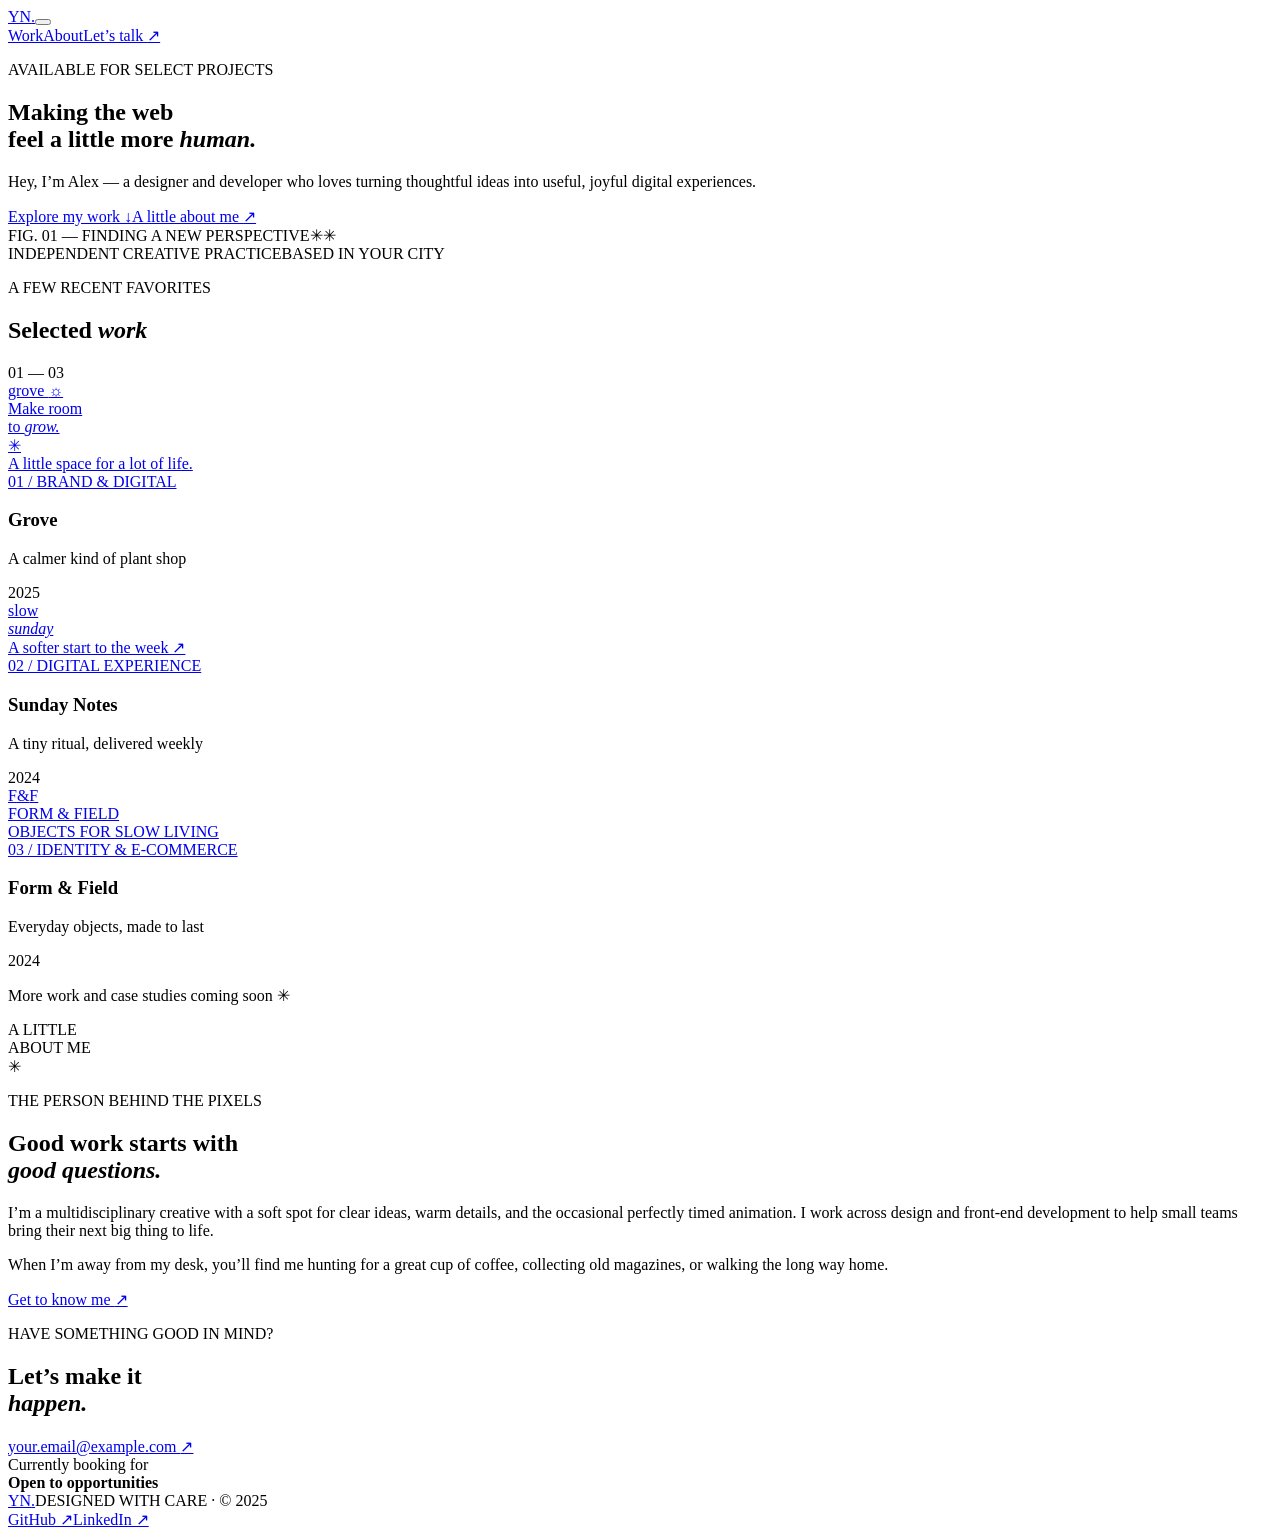
==== index.html @ 3691a30e "Create index.html" ====
<!doctype html>
<html lang="en">
<head>
<meta charset="utf-8"><meta name="viewport" content="width=device-width, initial-scale=1"><meta name="theme-color" content="#f5f2ec"><meta name="description" content="A personal portfolio for a curious creator building thoughtful things for the web.">
<title>Your Name — Designer &amp; Developer</title>
<link rel="preconnect" href="https://fonts.googleapis.com"><link rel="preconnect" href="https://fonts.gstatic.com" crossorigin><link href="https://fonts.googleapis.com/css2?family=DM+Mono:wght@400;500&family=DM+Sans:wght@400;500;600;700&family=Playfair+Display:ital,wght@0,600;0,700;1,600;1,700&display=swap" rel="stylesheet"><link rel="stylesheet" href="style.css"><script src="script.js" defer></script>
</head>
<body>
<header class="site-header"><a class="wordmark" href="#home" aria-label="Your Name, home">YN<span>.</span></a><button class="menu-toggle" aria-expanded="false" aria-controls="site-nav" aria-label="Open menu"><span></span><span></span></button><nav id="site-nav" class="site-nav" aria-label="Main navigation"><a href="#work">Work</a><a href="#about">About</a><a href="#contact" class="nav-cta">Let’s talk <span>↗</span></a></nav></header>
<main>
<section class="hero section-wrap" id="home"><div class="hero-copy"><p class="eyebrow"><span class="status-dot"></span> AVAILABLE FOR SELECT PROJECTS</p><h1>Making the web<br>feel a little more <em>human.</em></h1><p class="hero-intro">Hey, I’m Alex — a designer and developer who loves turning thoughtful ideas into useful, joyful digital experiences.</p><div class="hero-actions"><a class="button button-dark" href="#work">Explore my work <span>↓</span></a><a class="text-link" href="#about">A little about me <span>↗</span></a></div></div><div class="hero-art" aria-label="Abstract illustration of a sun setting over a landscape" role="img"><div class="art-sun"></div><div class="art-orbit orbit-one"></div><div class="art-orbit orbit-two"></div><div class="art-hill hill-back"></div><div class="art-hill hill-front"></div><span class="art-caption">FIG. 01 — FINDING A NEW PERSPECTIVE</span><span class="art-star star-one">✳</span><span class="art-star star-two">✳</span></div><div class="hero-foot"><span>INDEPENDENT CREATIVE PRACTICE</span><span>BASED IN YOUR CITY</span></div></section>
<section class="work-section section-wrap" id="work"><div class="section-heading"><div><p class="eyebrow">A FEW RECENT FAVORITES</p><h2>Selected <em>work</em></h2></div><span class="section-index">01 — 03</span></div><div class="project-grid">
<article class="project-card project-large"><a class="project-visual visual-grove" href="#contact" aria-label="Discuss the Grove project"><div class="grove-window"><div class="grove-top">grove <span>☼</span></div><div class="grove-title">Make room<br>to <em>grow.</em></div><div class="grove-plant">✳</div><div class="grove-bottom">A little space for a lot of life.</div></div><span class="visual-label">01 / BRAND &amp; DIGITAL</span></a><div class="project-meta"><div><h3>Grove</h3><p>A calmer kind of plant shop</p></div><span class="project-year">2025</span></div></article>
<article class="project-card"><a class="project-visual visual-sunday" href="#contact" aria-label="Discuss the Sunday project"><div class="sunday-sun"></div><div class="sunday-type">slow<br><em>sunday</em></div><div class="sunday-note">A softer start to the week ↗</div><span class="visual-label">02 / DIGITAL EXPERIENCE</span></a><div class="project-meta"><div><h3>Sunday Notes</h3><p>A tiny ritual, delivered weekly</p></div><span class="project-year">2024</span></div></article>
<article class="project-card"><a class="project-visual visual-form" href="#contact" aria-label="Discuss the Form and Field project"><div class="form-mark">F<span>&amp;</span>F</div><div class="form-lines"><span></span><span></span><span></span></div><div class="form-caption">FORM &amp; FIELD<br>OBJECTS FOR SLOW LIVING</div><span class="visual-label">03 / IDENTITY &amp; E-COMMERCE</span></a><div class="project-meta"><div><h3>Form &amp; Field</h3><p>Everyday objects, made to last</p></div><span class="project-year">2024</span></div></article></div><p class="work-note">More work and case studies coming soon <span>✳</span></p></section>
<section class="about-section" id="about"><div class="section-wrap about-inner"><div class="about-stamp">A LITTLE<br>ABOUT ME<br><span>✳</span></div><div class="about-copy"><p class="eyebrow">THE PERSON BEHIND THE PIXELS</p><h2>Good work starts with<br><em>good questions.</em></h2><p>I’m a multidisciplinary creative with a soft spot for clear ideas, warm details, and the occasional perfectly timed animation. I work across design and front-end development to help small teams bring their next big thing to life.</p><p>When I’m away from my desk, you’ll find me hunting for a great cup of coffee, collecting old magazines, or walking the long way home.</p><a class="text-link" href="#contact">Get to know me <span>↗</span></a></div></div></section>
<section class="contact-section section-wrap" id="contact"><p class="eyebrow">HAVE SOMETHING GOOD IN MIND?</p><h2>Let’s make it<br><em>happen.</em></h2><a class="button button-dark" href="mailto:your.email@example.com">your.email@example.com <span>↗</span></a><div class="contact-aside">Currently booking for<br><strong>Open to opportunities</strong></div></section>
</main><footer class="site-footer section-wrap"><a class="wordmark" href="#home">YN<span>.</span></a><span>DESIGNED WITH CARE · © <span id="year">2025</span></span><div class="social-links"><a href="https://github.com/your-username" target="_blank" rel="noreferrer">GitHub ↗</a><a href="https://linkedin.com/in/your-username" target="_blank" rel="noreferrer">LinkedIn ↗</a></div></footer>
</body></html>
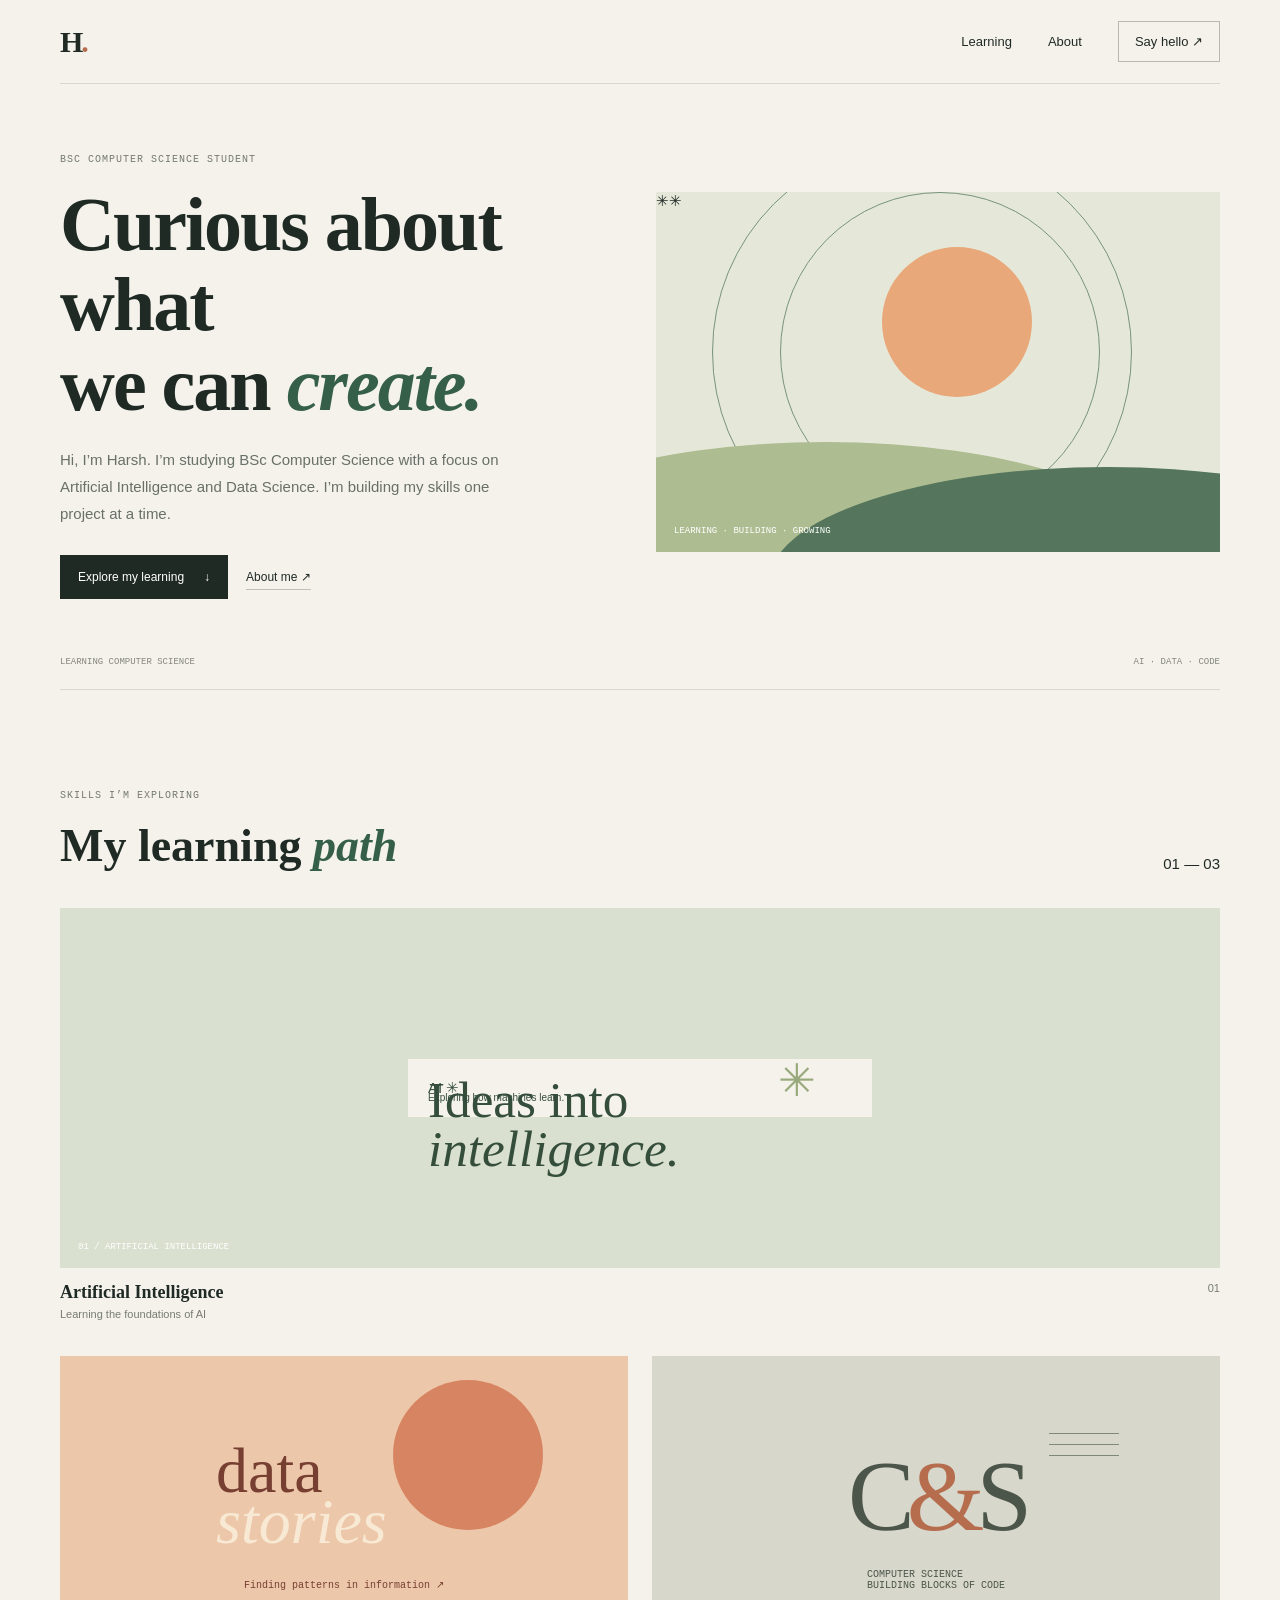
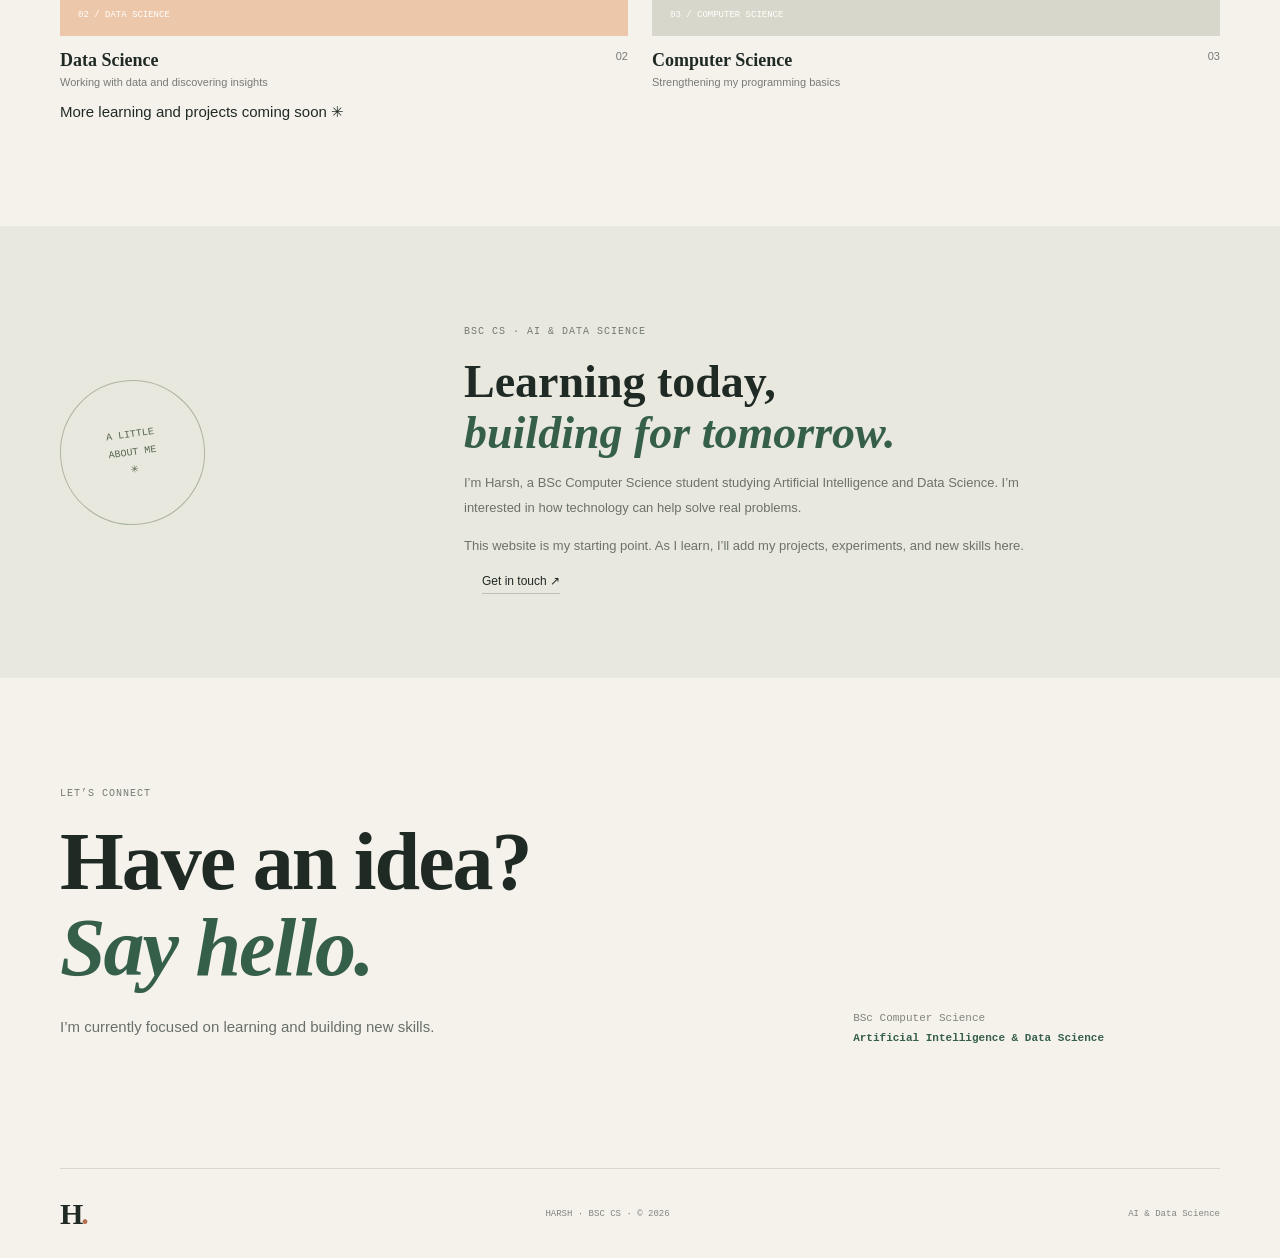
==== commit 615b67b1: "Update index.html" ====
--- a/index.html
+++ b/index.html
@@ -1,19 +1,19 @@
 <!doctype html>
 <html lang="en">
 <head>
-<meta charset="utf-8"><meta name="viewport" content="width=device-width, initial-scale=1"><meta name="theme-color" content="#f5f2ec"><meta name="description" content="A personal portfolio for a curious creator building thoughtful things for the web.">
-<title>Your Name — Designer &amp; Developer</title>
+<meta charset="utf-8"><meta name="viewport" content="width=device-width, initial-scale=1"><meta name="theme-color" content="#f5f2ec"><meta name="description" content="Harsh is a BSc Computer Science student studying Artificial Intelligence and Data Science.">
+<title>Harsh — BSc CS, AI &amp; Data Science</title>
 <link rel="preconnect" href="https://fonts.googleapis.com"><link rel="preconnect" href="https://fonts.gstatic.com" crossorigin><link href="https://fonts.googleapis.com/css2?family=DM+Mono:wght@400;500&family=DM+Sans:wght@400;500;600;700&family=Playfair+Display:ital,wght@0,600;0,700;1,600;1,700&display=swap" rel="stylesheet"><link rel="stylesheet" href="style.css"><script src="script.js" defer></script>
 </head>
 <body>
-<header class="site-header"><a class="wordmark" href="#home" aria-label="Your Name, home">YN<span>.</span></a><button class="menu-toggle" aria-expanded="false" aria-controls="site-nav" aria-label="Open menu"><span></span><span></span></button><nav id="site-nav" class="site-nav" aria-label="Main navigation"><a href="#work">Work</a><a href="#about">About</a><a href="#contact" class="nav-cta">Let’s talk <span>↗</span></a></nav></header>
+<header class="site-header"><a class="wordmark" href="#home" aria-label="Harsh, home">H<span>.</span></a><button class="menu-toggle" aria-expanded="false" aria-controls="site-nav" aria-label="Open menu"><span></span><span></span></button><nav id="site-nav" class="site-nav" aria-label="Main navigation"><a href="#work">Learning</a><a href="#about">About</a><a href="#contact" class="nav-cta">Say hello <span>↗</span></a></nav></header>
 <main>
-<section class="hero section-wrap" id="home"><div class="hero-copy"><p class="eyebrow"><span class="status-dot"></span> AVAILABLE FOR SELECT PROJECTS</p><h1>Making the web<br>feel a little more <em>human.</em></h1><p class="hero-intro">Hey, I’m Alex — a designer and developer who loves turning thoughtful ideas into useful, joyful digital experiences.</p><div class="hero-actions"><a class="button button-dark" href="#work">Explore my work <span>↓</span></a><a class="text-link" href="#about">A little about me <span>↗</span></a></div></div><div class="hero-art" aria-label="Abstract illustration of a sun setting over a landscape" role="img"><div class="art-sun"></div><div class="art-orbit orbit-one"></div><div class="art-orbit orbit-two"></div><div class="art-hill hill-back"></div><div class="art-hill hill-front"></div><span class="art-caption">FIG. 01 — FINDING A NEW PERSPECTIVE</span><span class="art-star star-one">✳</span><span class="art-star star-two">✳</span></div><div class="hero-foot"><span>INDEPENDENT CREATIVE PRACTICE</span><span>BASED IN YOUR CITY</span></div></section>
-<section class="work-section section-wrap" id="work"><div class="section-heading"><div><p class="eyebrow">A FEW RECENT FAVORITES</p><h2>Selected <em>work</em></h2></div><span class="section-index">01 — 03</span></div><div class="project-grid">
-<article class="project-card project-large"><a class="project-visual visual-grove" href="#contact" aria-label="Discuss the Grove project"><div class="grove-window"><div class="grove-top">grove <span>☼</span></div><div class="grove-title">Make room<br>to <em>grow.</em></div><div class="grove-plant">✳</div><div class="grove-bottom">A little space for a lot of life.</div></div><span class="visual-label">01 / BRAND &amp; DIGITAL</span></a><div class="project-meta"><div><h3>Grove</h3><p>A calmer kind of plant shop</p></div><span class="project-year">2025</span></div></article>
-<article class="project-card"><a class="project-visual visual-sunday" href="#contact" aria-label="Discuss the Sunday project"><div class="sunday-sun"></div><div class="sunday-type">slow<br><em>sunday</em></div><div class="sunday-note">A softer start to the week ↗</div><span class="visual-label">02 / DIGITAL EXPERIENCE</span></a><div class="project-meta"><div><h3>Sunday Notes</h3><p>A tiny ritual, delivered weekly</p></div><span class="project-year">2024</span></div></article>
-<article class="project-card"><a class="project-visual visual-form" href="#contact" aria-label="Discuss the Form and Field project"><div class="form-mark">F<span>&amp;</span>F</div><div class="form-lines"><span></span><span></span><span></span></div><div class="form-caption">FORM &amp; FIELD<br>OBJECTS FOR SLOW LIVING</div><span class="visual-label">03 / IDENTITY &amp; E-COMMERCE</span></a><div class="project-meta"><div><h3>Form &amp; Field</h3><p>Everyday objects, made to last</p></div><span class="project-year">2024</span></div></article></div><p class="work-note">More work and case studies coming soon <span>✳</span></p></section>
-<section class="about-section" id="about"><div class="section-wrap about-inner"><div class="about-stamp">A LITTLE<br>ABOUT ME<br><span>✳</span></div><div class="about-copy"><p class="eyebrow">THE PERSON BEHIND THE PIXELS</p><h2>Good work starts with<br><em>good questions.</em></h2><p>I’m a multidisciplinary creative with a soft spot for clear ideas, warm details, and the occasional perfectly timed animation. I work across design and front-end development to help small teams bring their next big thing to life.</p><p>When I’m away from my desk, you’ll find me hunting for a great cup of coffee, collecting old magazines, or walking the long way home.</p><a class="text-link" href="#contact">Get to know me <span>↗</span></a></div></div></section>
-<section class="contact-section section-wrap" id="contact"><p class="eyebrow">HAVE SOMETHING GOOD IN MIND?</p><h2>Let’s make it<br><em>happen.</em></h2><a class="button button-dark" href="mailto:your.email@example.com">your.email@example.com <span>↗</span></a><div class="contact-aside">Currently booking for<br><strong>Open to opportunities</strong></div></section>
-</main><footer class="site-footer section-wrap"><a class="wordmark" href="#home">YN<span>.</span></a><span>DESIGNED WITH CARE · © <span id="year">2025</span></span><div class="social-links"><a href="https://github.com/your-username" target="_blank" rel="noreferrer">GitHub ↗</a><a href="https://linkedin.com/in/your-username" target="_blank" rel="noreferrer">LinkedIn ↗</a></div></footer>
+<section class="hero section-wrap" id="home"><div class="hero-copy"><p class="eyebrow"><span class="status-dot"></span> BSC COMPUTER SCIENCE STUDENT</p><h1>Curious about what<br>we can <em>create.</em></h1><p class="hero-intro">Hi, I’m Harsh. I’m studying BSc Computer Science with a focus on Artificial Intelligence and Data Science. I’m building my skills one project at a time.</p><div class="hero-actions"><a class="button button-dark" href="#work">Explore my learning <span>↓</span></a><a class="text-link" href="#about">About me <span>↗</span></a></div></div><div class="hero-art" aria-label="Abstract illustration of a sun setting over a landscape" role="img"><div class="art-sun"></div><div class="art-orbit orbit-one"></div><div class="art-orbit orbit-two"></div><div class="art-hill hill-back"></div><div class="art-hill hill-front"></div><span class="art-caption">LEARNING · BUILDING · GROWING</span><span class="art-star star-one">✳</span><span class="art-star star-two">✳</span></div><div class="hero-foot"><span>LEARNING COMPUTER SCIENCE</span><span>AI · DATA · CODE</span></div></section>
+<section class="work-section section-wrap" id="work"><div class="section-heading"><div><p class="eyebrow">SKILLS I’M EXPLORING</p><h2>My learning <em>path</em></h2></div><span class="section-index">01 — 03</span></div><div class="project-grid">
+<article class="project-card project-large"><a class="project-visual visual-grove" href="#about" aria-label="Learn about Artificial Intelligence"><div class="grove-window"><div class="grove-top">AI <span>✳</span></div><div class="grove-title">Ideas into<br><em>intelligence.</em></div><div class="grove-plant">✳</div><div class="grove-bottom">Exploring how machines learn.</div></div><span class="visual-label">01 / ARTIFICIAL INTELLIGENCE</span></a><div class="project-meta"><div><h3>Artificial Intelligence</h3><p>Learning the foundations of AI</p></div><span class="project-year">01</span></div></article>
+<article class="project-card"><a class="project-visual visual-sunday" href="#about" aria-label="Learn about Data Science"><div class="sunday-sun"></div><div class="sunday-type">data<br><em>stories</em></div><div class="sunday-note">Finding patterns in information ↗</div><span class="visual-label">02 / DATA SCIENCE</span></a><div class="project-meta"><div><h3>Data Science</h3><p>Working with data and discovering insights</p></div><span class="project-year">02</span></div></article>
+<article class="project-card"><a class="project-visual visual-form" href="#about" aria-label="Learn about Computer Science"><div class="form-mark">C<span>&amp;</span>S</div><div class="form-lines"><span></span><span></span><span></span></div><div class="form-caption">COMPUTER SCIENCE<br>BUILDING BLOCKS OF CODE</div><span class="visual-label">03 / COMPUTER SCIENCE</span></a><div class="project-meta"><div><h3>Computer Science</h3><p>Strengthening my programming basics</p></div><span class="project-year">03</span></div></article></div><p class="work-note">More learning and projects coming soon <span>✳</span></p></section>
+<section class="about-section" id="about"><div class="section-wrap about-inner"><div class="about-stamp">A LITTLE<br>ABOUT ME<br><span>✳</span></div><div class="about-copy"><p class="eyebrow">BSC CS · AI &amp; DATA SCIENCE</p><h2>Learning today,<br><em>building for tomorrow.</em></h2><p>I’m Harsh, a BSc Computer Science student studying Artificial Intelligence and Data Science. I’m interested in how technology can help solve real problems.</p><p>This website is my starting point. As I learn, I’ll add my projects, experiments, and new skills here.</p><a class="text-link" href="#contact">Get in touch <span>↗</span></a></div></div></section>
+<section class="contact-section section-wrap" id="contact"><p class="eyebrow">LET’S CONNECT</p><h2>Have an idea?<br><em>Say hello.</em></h2><p class="hero-intro">I’m currently focused on learning and building new skills.</p><div class="contact-aside">BSc Computer Science<br><strong>Artificial Intelligence &amp; Data Science</strong></div></section>
+</main><footer class="site-footer section-wrap"><a class="wordmark" href="#home">H<span>.</span></a><span>HARSH · BSC CS · © <span id="year">2026</span></span><div class="social-links"><span>AI &amp; Data Science</span></div></footer>
 </body></html>
--- a/style.css
+++ b/style.css
@@ -0,0 +1 @@
+:root{--paper:#f5f2ec;--ink:#202a25;--green:#355f49;--line:#d9d7ce;--serif:Georgia,serif;--sans:Arial,sans-serif;--mono:monospace}*{box-sizing:border-box}html{scroll-behavior:smooth}body{margin:0;background:var(--paper);color:var(--ink);font:15px var(--sans)}a{color:inherit;text-decoration:none}.section-wrap,.site-header{width:min(1160px,calc(100% - 48px));margin:auto}.site-header{height:84px;display:flex;align-items:center;justify-content:space-between;border-bottom:1px solid var(--line)}.wordmark{font:700 30px var(--serif);letter-spacing:-2px}.wordmark span{color:#b56d4e}.site-nav{display:flex;align-items:center;gap:36px;font-size:13px}.nav-cta{border:1px solid #b7b9ae;padding:12px 16px}.menu-toggle{display:none}.eyebrow{font:10px var(--mono);letter-spacing:1px;color:#747a70;margin-bottom:20px}.hero{min-height:590px;display:grid;grid-template-columns:1fr 1fr;gap:32px;align-items:center;position:relative;padding:60px 0 90px}.hero h1,.contact-section h2{font:600 clamp(48px,6vw,76px)/1.05 var(--serif);letter-spacing:-2px;margin:0 0 22px}.hero h1 em,.section-heading em,.about-copy em,.contact-section em{color:var(--green)}.hero-intro{max-width:440px;color:#687068;line-height:1.8;margin-bottom:28px}.button{display:inline-flex;gap:20px;padding:15px 18px;font-size:12px}.button-dark{background:var(--ink);color:white}.text-link{font-size:12px;border-bottom:1px solid #bfc1b6;padding-bottom:5px;margin-left:18px}.hero-art{height:360px;background:#e5e8d8;position:relative;overflow:hidden}.art-sun{position:absolute;width:150px;height:150px;border-radius:50%;background:#e9a879;top:55px;left:40%}.art-orbit{position:absolute;border:1px solid #78927d;border-radius:50%;width:320px;height:320px;top:0;left:22%}.orbit-two{width:420px;height:420px;top:-50px;left:10%}.art-hill{position:absolute;bottom:-120px;width:120%;height:230px;border-radius:50% 50% 0 0}.hill-back{left:-30%;background:#aebc91}.hill-front{left:20%;bottom:-145px;background:#55765c}.art-caption,.visual-label{position:absolute;bottom:16px;left:18px;font:9px var(--mono);color:white;z-index:2}.hero-foot{position:absolute;bottom:22px;left:0;right:0;display:flex;justify-content:space-between;font:9px var(--mono);color:#83877d}.work-section{padding:90px 0;border-top:1px solid var(--line)}.section-heading{display:flex;justify-content:space-between;align-items:end;margin-bottom:36px}.section-heading h2,.about-copy h2{font:600 46px/1.1 var(--serif);margin:0}.project-grid{display:grid;grid-template-columns:1fr 1fr;gap:36px 24px}.project-large{grid-column:1/-1}.project-visual{position:relative;display:flex;align-items:center;justify-content:center;min-height:280px;overflow:hidden}.project-large .project-visual{min-height:360px}.visual-grove{background:#d9e0cf}.grove-window{width:40%;height:80%;background:var(--paper);padding:20px;position:relative;color:#354d3b}.grove-title{position:absolute;top:30%;font:clamp(32px,4vw,54px)/.95 var(--serif)}.grove-plant{position:absolute;right:12%;bottom:18%;font-size:45px;color:#98aa7b}.grove-bottom{position:absolute;bottom:14px;font-size:10px}.visual-sunday{background:#edc7a9;color:#763f32}.sunday-sun{position:absolute;width:150px;height:150px;border-radius:50%;background:#d78462;right:15%;top:24px}.sunday-type{position:relative;z-index:1;font:64px/.8 var(--serif);margin-right:15%}.sunday-type em{color:#f8e9d5}.sunday-note,.form-caption{position:absolute;bottom:45px;font:10px var(--mono)}.visual-form{background:#d8d7cb;color:#4c554a}.form-mark{font:100px var(--serif);letter-spacing:-8px}.form-mark span{color:#b56d4e}.form-lines{position:absolute;right:16%;top:24%;width:90px}.form-lines span{display:block;height:1px;background:#7f8878;margin:10px}.project-meta{display:flex;justify-content:space-between;padding-top:14px}.project-meta h3{font:600 18px var(--serif);margin:0 0 5px}.project-meta p,.project-year{color:#777c73;font-size:11px;margin:0}.about-section{background:#e9e8df;padding:90px 0}.about-inner{display:grid;grid-template-columns:.6fr 1.4fr;gap:80px;align-items:center}.about-stamp{width:145px;height:145px;border:1px solid #adb5a4;border-radius:50%;display:grid;place-content:center;text-align:center;font:10px/1.8 var(--mono);color:#57674f;transform:rotate(-8deg)}.about-copy{max-width:600px}.about-copy>p:not(.eyebrow){font-size:13px;line-height:1.9;color:#6c726a}.contact-section{position:relative;padding:100px 0}.contact-section h2{font-size:82px}.contact-aside{position:absolute;right:10%;bottom:120px;font:11px/1.8 var(--mono);color:#80857b}.contact-aside strong{color:var(--green)}.site-footer{min-height:90px;border-top:1px solid var(--line);display:flex;align-items:center;justify-content:space-between}.site-footer>span,.social-links{font:9px var(--mono);color:#81867d}.social-links{display:flex;gap:20px}@media(max-width:700px){.site-header{height:70px}.menu-toggle{display:block;border:0;background:none;font-size:22px}.site-nav{display:none;position:absolute;top:70px;left:0;right:0;z-index:5;background:var(--paper);padding:24px;flex-direction:column;align-items:flex-start}.site-nav.is-open{display:flex}.hero{display:flex;flex-direction:column;align-items:stretch;padding:60px 0 78px;gap:30px}.hero-art{height:280px}.hero-foot{font-size:7px}.work-section,.about-section{padding:70px 0}.section-heading h2,.about-copy h2{font-size:38px}.project-grid{grid-template-columns:1fr}.project-large{grid-column:auto}.project-large .project-visual{min-height:290px}.grove-window{width:60%}.grove-title{font-size:40px}.about-inner{grid-template-columns:1fr;gap:40px}.about-stamp{width:120px;height:120px}.contact-section{padding:75px 0}.contact-section h2{font-size:64px}.contact-aside{position:static;margin-top:24px}.site-footer{flex-wrap:wrap;gap:12px;padding:18px 0}.site-footer>span{order:3;width:100%}}
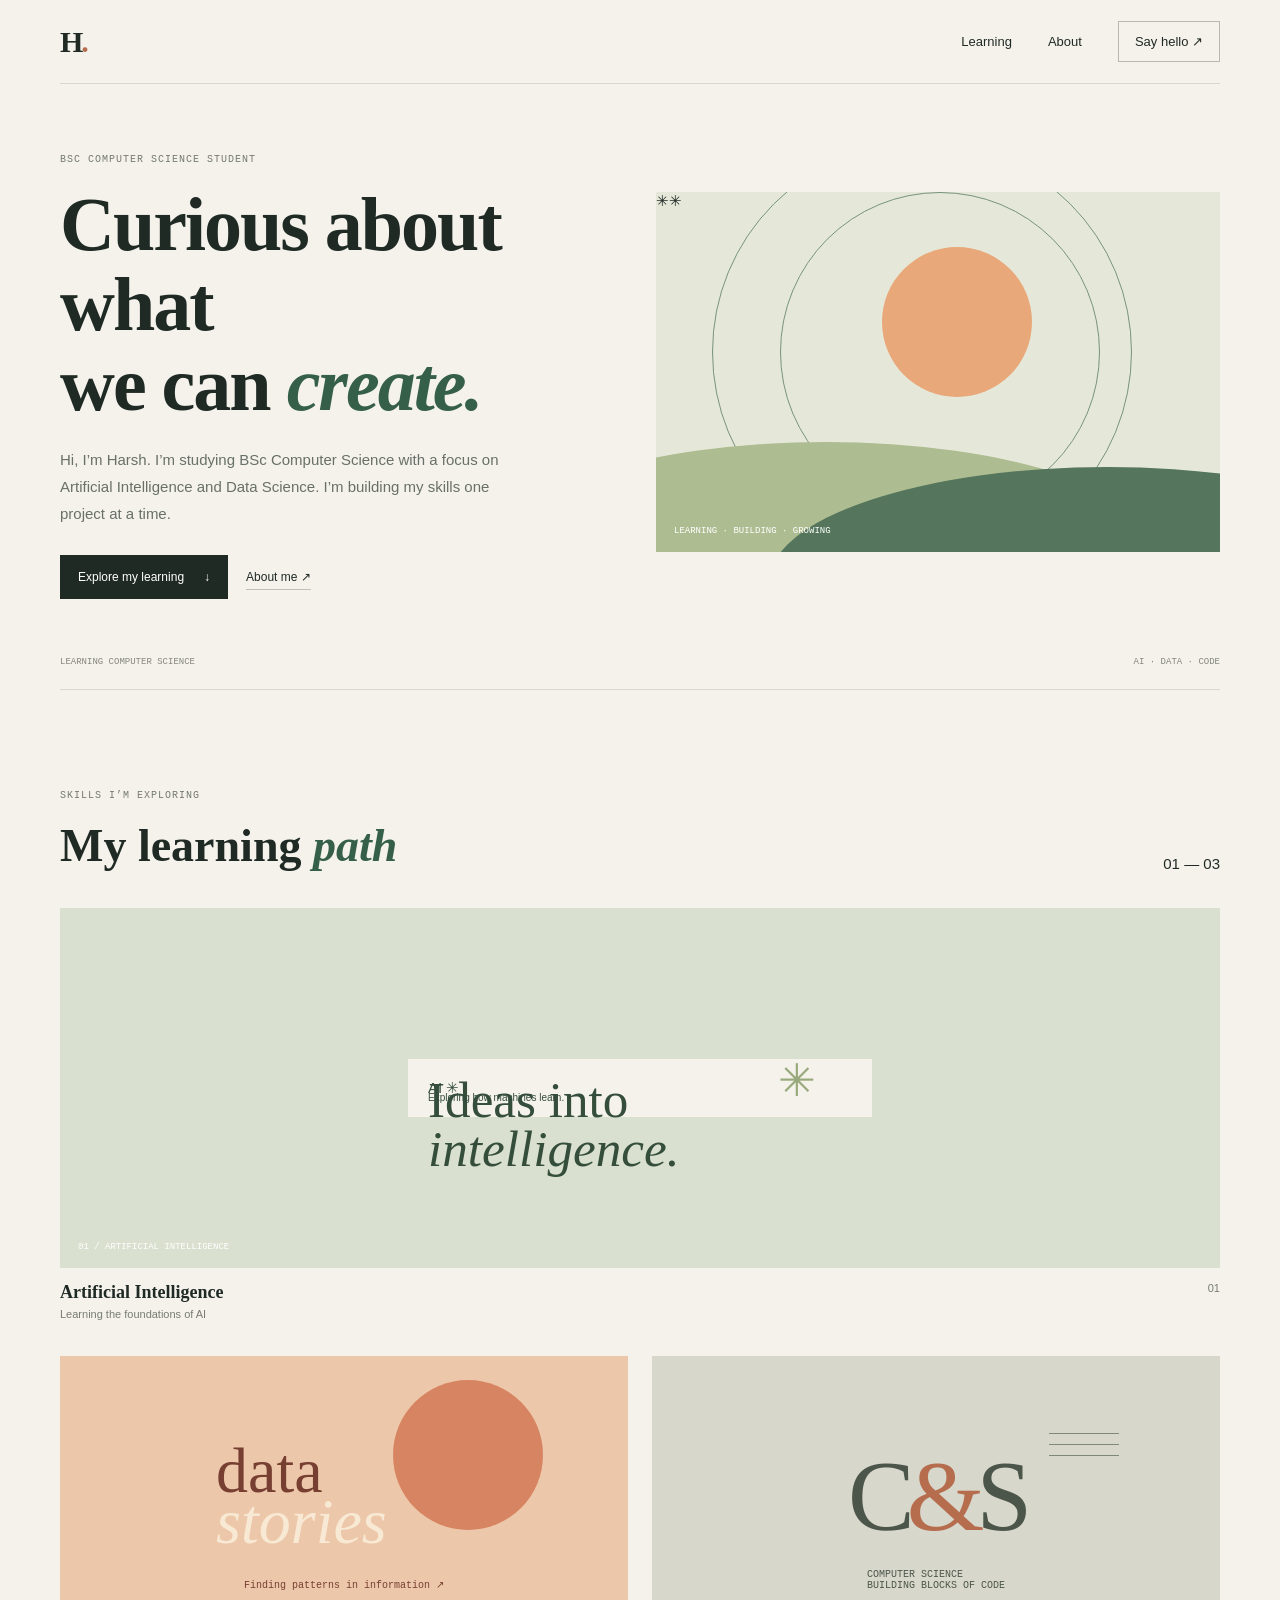
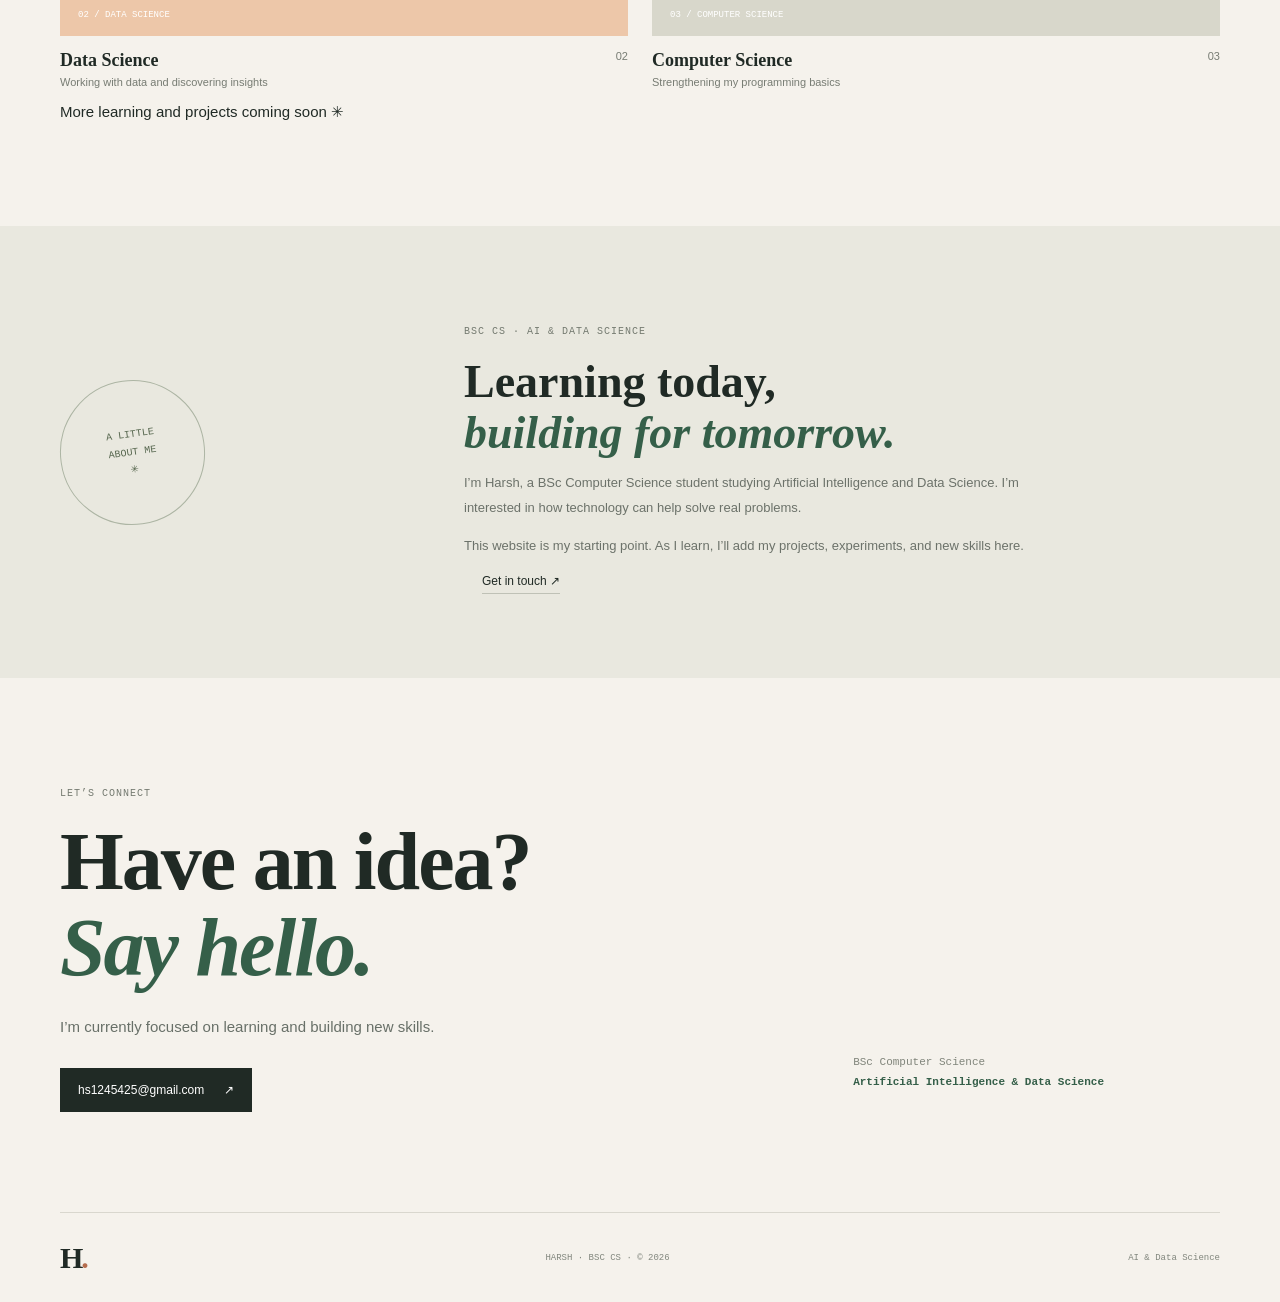
==== commit 052d174b: "Update index.html" ====
--- a/index.html
+++ b/index.html
@@ -13,7 +13,6 @@
 <article class="project-card project-large"><a class="project-visual visual-grove" href="#about" aria-label="Learn about Artificial Intelligence"><div class="grove-window"><div class="grove-top">AI <span>✳</span></div><div class="grove-title">Ideas into<br><em>intelligence.</em></div><div class="grove-plant">✳</div><div class="grove-bottom">Exploring how machines learn.</div></div><span class="visual-label">01 / ARTIFICIAL INTELLIGENCE</span></a><div class="project-meta"><div><h3>Artificial Intelligence</h3><p>Learning the foundations of AI</p></div><span class="project-year">01</span></div></article>
 <article class="project-card"><a class="project-visual visual-sunday" href="#about" aria-label="Learn about Data Science"><div class="sunday-sun"></div><div class="sunday-type">data<br><em>stories</em></div><div class="sunday-note">Finding patterns in information ↗</div><span class="visual-label">02 / DATA SCIENCE</span></a><div class="project-meta"><div><h3>Data Science</h3><p>Working with data and discovering insights</p></div><span class="project-year">02</span></div></article>
 <article class="project-card"><a class="project-visual visual-form" href="#about" aria-label="Learn about Computer Science"><div class="form-mark">C<span>&amp;</span>S</div><div class="form-lines"><span></span><span></span><span></span></div><div class="form-caption">COMPUTER SCIENCE<br>BUILDING BLOCKS OF CODE</div><span class="visual-label">03 / COMPUTER SCIENCE</span></a><div class="project-meta"><div><h3>Computer Science</h3><p>Strengthening my programming basics</p></div><span class="project-year">03</span></div></article></div><p class="work-note">More learning and projects coming soon <span>✳</span></p></section>
-<section class="about-section" id="about"><div class="section-wrap about-inner"><div class="about-stamp">A LITTLE<br>ABOUT ME<br><span>✳</span></div><div class="about-copy"><p class="eyebrow">BSC CS · AI &amp; DATA SCIENCE</p><h2>Learning today,<br><em>building for tomorrow.</em></h2><p>I’m Harsh, a BSc Computer Science student studying Artificial Intelligence and Data Science. I’m interested in how technology can help solve real problems.</p><p>This website is my starting point. As I learn, I’ll add my projects, experiments, and new skills here.</p><a class="text-link" href="#contact">Get in touch <span>↗</span></a></div></div></section>
-<section class="contact-section section-wrap" id="contact"><p class="eyebrow">LET’S CONNECT</p><h2>Have an idea?<br><em>Say hello.</em></h2><p class="hero-intro">I’m currently focused on learning and building new skills.</p><div class="contact-aside">BSc Computer Science<br><strong>Artificial Intelligence &amp; Data Science</strong></div></section>
+<section class="about-section" id="about"><div class="section-wrap about-inner"><div class="about-stamp">A LITTLE<br>ABOUT ME<br><span>✳</span></div><div class="about-copy"><p class="eyebrow">BSC CS · AI &amp; DATA SCIENCE</p><h2>Learning today,<br><em>building for tomorrow.</em></h2><p>I’m Harsh, a BSc Computer Science student studying Artificial Intelligence and Data Science. I’m interested in how technology can help solve real problems.</p><p>This website is my starting point. As I learn, I’ll add my projects, experiments, and new skills here.</p><a class="text-link" href="#contact">Get in touch <span>↗</span></a></div></div></section><section class="contact-section section-wrap" id="contact"><p class="eyebrow">LET’S CONNECT</p><h2>Have an idea?<br><em>Say hello.</em></h2><p class="hero-intro">I’m currently focused on learning and building new skills.</p><a class="button button-dark" href="mailto:hs1245425@gmail.com">hs1245425@gmail.com <span>↗</span></a><div class="contact-aside">BSc Computer Science<br><strong>Artificial Intelligence &amp; Data Science</strong></div></section>
 </main><footer class="site-footer section-wrap"><a class="wordmark" href="#home">H<span>.</span></a><span>HARSH · BSC CS · © <span id="year">2026</span></span><div class="social-links"><span>AI &amp; Data Science</span></div></footer>
 </body></html>
